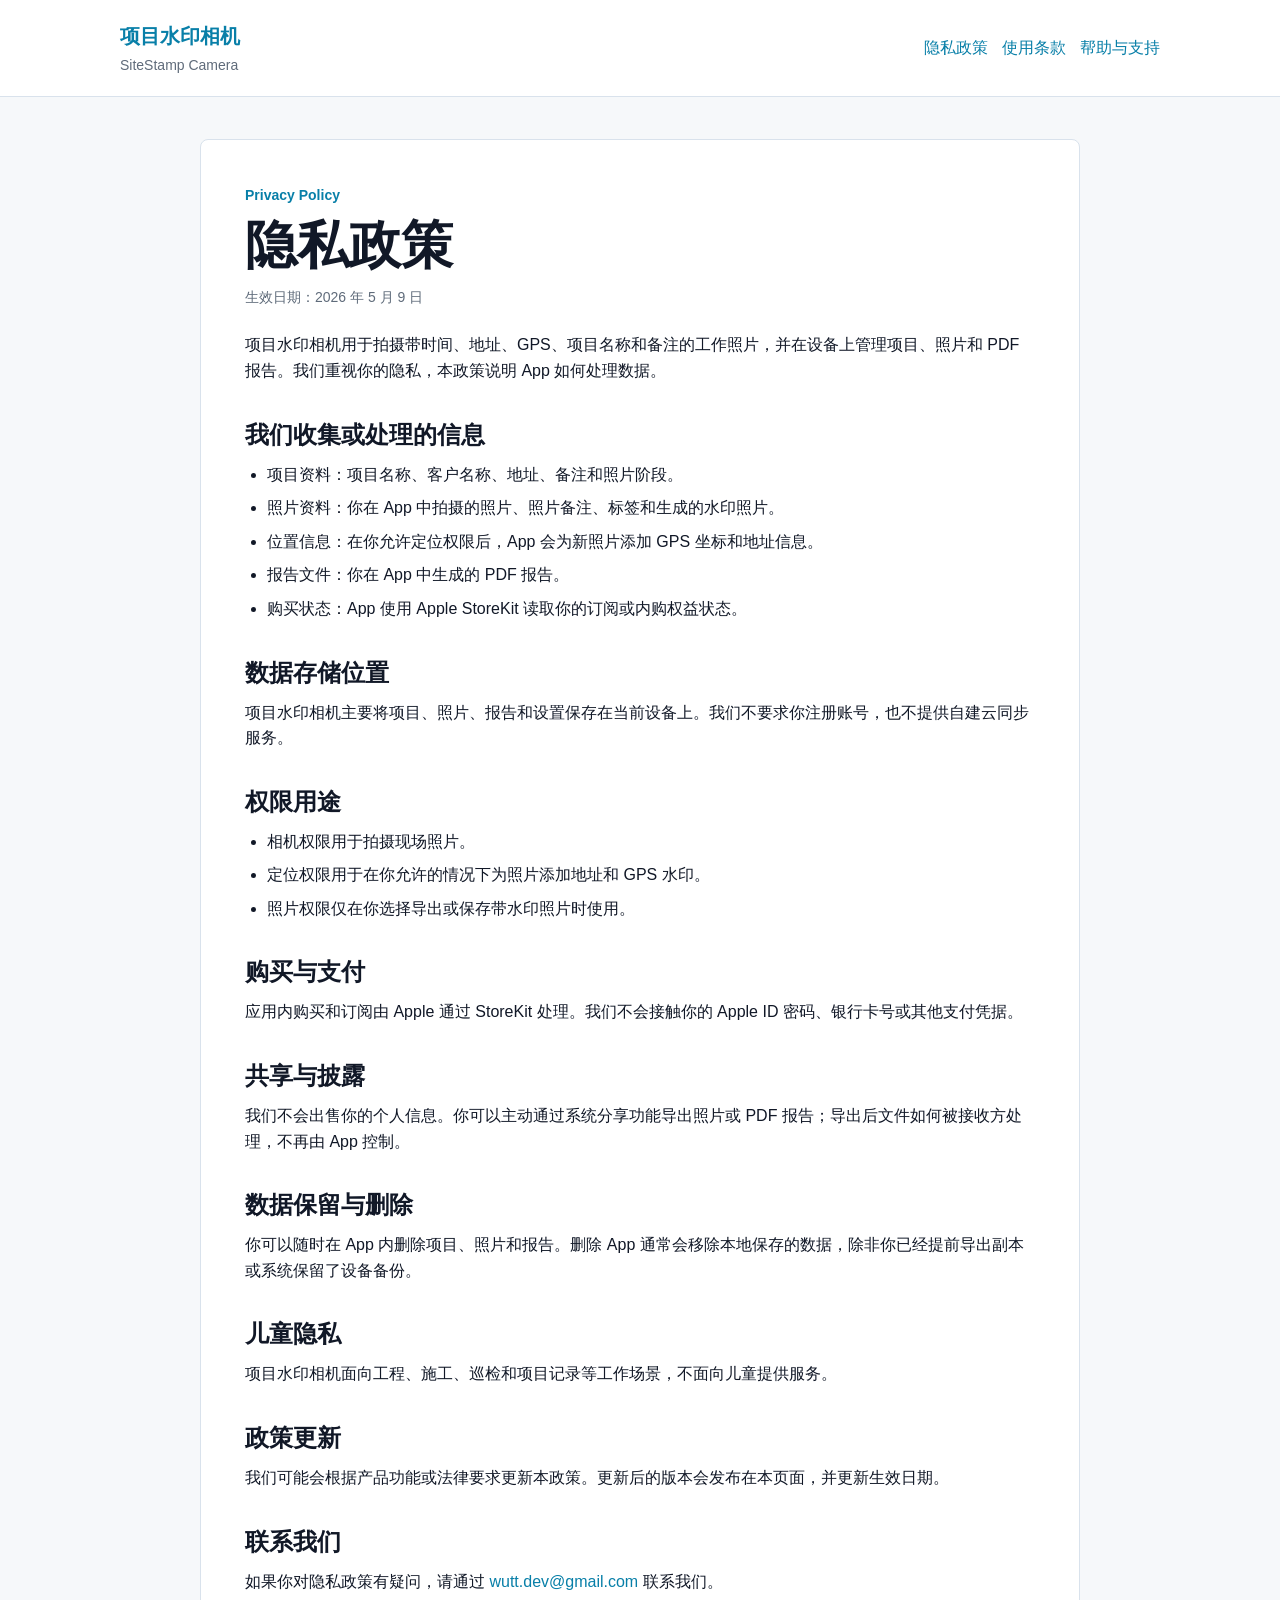
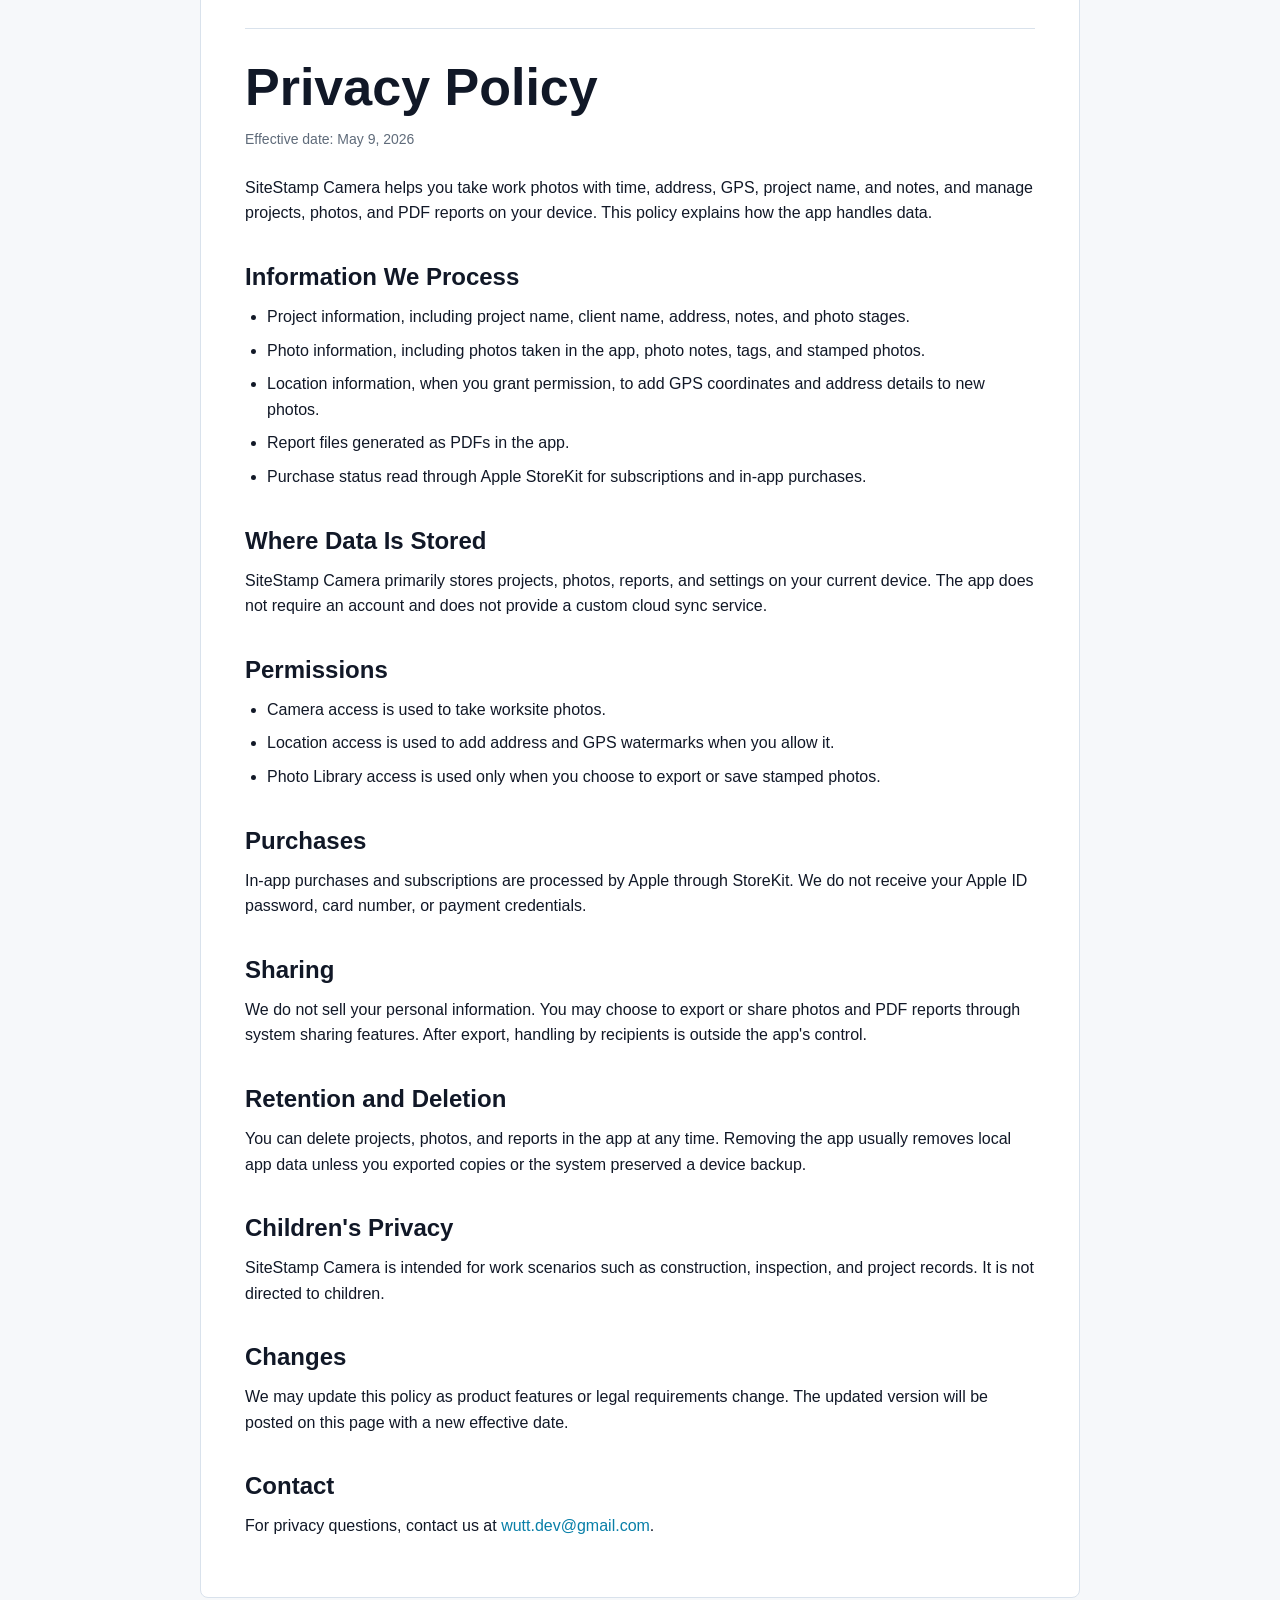
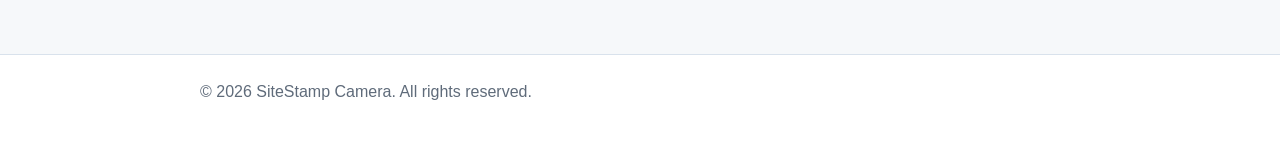
==== privacy.html @ 1b377b4e "配置文档" ====
<!doctype html>
<html lang="zh-CN">
  <head>
    <meta charset="utf-8">
    <meta name="viewport" content="width=device-width, initial-scale=1">
    <title>隐私政策 | 项目水印相机</title>
    <meta name="description" content="项目水印相机隐私政策。">
    <link rel="stylesheet" href="styles.css">
  </head>
  <body>
    <header class="site-header">
      <nav class="nav" aria-label="Main navigation">
        <a class="brand" href="index.html">
          <strong>项目水印相机</strong>
          <span>SiteStamp Camera</span>
        </a>
        <div class="nav-links">
          <a href="privacy.html">隐私政策</a>
          <a href="terms.html">使用条款</a>
          <a href="support.html">帮助与支持</a>
        </div>
      </nav>
    </header>

    <main class="container">
      <article class="document">
        <p class="eyebrow">Privacy Policy</p>
        <h1>隐私政策</h1>
        <p class="meta">生效日期：2026 年 5 月 9 日</p>

        <p>项目水印相机用于拍摄带时间、地址、GPS、项目名称和备注的工作照片，并在设备上管理项目、照片和 PDF 报告。我们重视你的隐私，本政策说明 App 如何处理数据。</p>

        <h2>我们收集或处理的信息</h2>
        <ul>
          <li>项目资料：项目名称、客户名称、地址、备注和照片阶段。</li>
          <li>照片资料：你在 App 中拍摄的照片、照片备注、标签和生成的水印照片。</li>
          <li>位置信息：在你允许定位权限后，App 会为新照片添加 GPS 坐标和地址信息。</li>
          <li>报告文件：你在 App 中生成的 PDF 报告。</li>
          <li>购买状态：App 使用 Apple StoreKit 读取你的订阅或内购权益状态。</li>
        </ul>

        <h2>数据存储位置</h2>
        <p>项目水印相机主要将项目、照片、报告和设置保存在当前设备上。我们不要求你注册账号，也不提供自建云同步服务。</p>

        <h2>权限用途</h2>
        <ul>
          <li>相机权限用于拍摄现场照片。</li>
          <li>定位权限用于在你允许的情况下为照片添加地址和 GPS 水印。</li>
          <li>照片权限仅在你选择导出或保存带水印照片时使用。</li>
        </ul>

        <h2>购买与支付</h2>
        <p>应用内购买和订阅由 Apple 通过 StoreKit 处理。我们不会接触你的 Apple ID 密码、银行卡号或其他支付凭据。</p>

        <h2>共享与披露</h2>
        <p>我们不会出售你的个人信息。你可以主动通过系统分享功能导出照片或 PDF 报告；导出后文件如何被接收方处理，不再由 App 控制。</p>

        <h2>数据保留与删除</h2>
        <p>你可以随时在 App 内删除项目、照片和报告。删除 App 通常会移除本地保存的数据，除非你已经提前导出副本或系统保留了设备备份。</p>

        <h2>儿童隐私</h2>
        <p>项目水印相机面向工程、施工、巡检和项目记录等工作场景，不面向儿童提供服务。</p>

        <h2>政策更新</h2>
        <p>我们可能会根据产品功能或法律要求更新本政策。更新后的版本会发布在本页面，并更新生效日期。</p>

        <h2>联系我们</h2>
        <p>如果你对隐私政策有疑问，请通过 <a href="mailto:wutt.dev@gmail.com">wutt.dev@gmail.com</a> 联系我们。</p>

        <section class="language-block" lang="en">
          <h1>Privacy Policy</h1>
          <p class="meta">Effective date: May 9, 2026</p>

          <p>SiteStamp Camera helps you take work photos with time, address, GPS, project name, and notes, and manage projects, photos, and PDF reports on your device. This policy explains how the app handles data.</p>

          <h2>Information We Process</h2>
          <ul>
            <li>Project information, including project name, client name, address, notes, and photo stages.</li>
            <li>Photo information, including photos taken in the app, photo notes, tags, and stamped photos.</li>
            <li>Location information, when you grant permission, to add GPS coordinates and address details to new photos.</li>
            <li>Report files generated as PDFs in the app.</li>
            <li>Purchase status read through Apple StoreKit for subscriptions and in-app purchases.</li>
          </ul>

          <h2>Where Data Is Stored</h2>
          <p>SiteStamp Camera primarily stores projects, photos, reports, and settings on your current device. The app does not require an account and does not provide a custom cloud sync service.</p>

          <h2>Permissions</h2>
          <ul>
            <li>Camera access is used to take worksite photos.</li>
            <li>Location access is used to add address and GPS watermarks when you allow it.</li>
            <li>Photo Library access is used only when you choose to export or save stamped photos.</li>
          </ul>

          <h2>Purchases</h2>
          <p>In-app purchases and subscriptions are processed by Apple through StoreKit. We do not receive your Apple ID password, card number, or payment credentials.</p>

          <h2>Sharing</h2>
          <p>We do not sell your personal information. You may choose to export or share photos and PDF reports through system sharing features. After export, handling by recipients is outside the app's control.</p>

          <h2>Retention and Deletion</h2>
          <p>You can delete projects, photos, and reports in the app at any time. Removing the app usually removes local app data unless you exported copies or the system preserved a device backup.</p>

          <h2>Children's Privacy</h2>
          <p>SiteStamp Camera is intended for work scenarios such as construction, inspection, and project records. It is not directed to children.</p>

          <h2>Changes</h2>
          <p>We may update this policy as product features or legal requirements change. The updated version will be posted on this page with a new effective date.</p>

          <h2>Contact</h2>
          <p>For privacy questions, contact us at <a href="mailto:wutt.dev@gmail.com">wutt.dev@gmail.com</a>.</p>
        </section>
      </article>
    </main>

    <footer class="site-footer">
      <div class="container">
        <p>© 2026 SiteStamp Camera. All rights reserved.</p>
      </div>
    </footer>
  </body>
</html>
---- styles.css ----
:root {
  color-scheme: light;
  --bg: #f6f8fa;
  --surface: #ffffff;
  --ink: #111827;
  --muted: #5f6b7a;
  --line: #d9e2ec;
  --accent: #087fa8;
  --accent-dark: #066383;
}

* {
  box-sizing: border-box;
}

html {
  font-family: -apple-system, BlinkMacSystemFont, "Segoe UI", sans-serif;
  line-height: 1.6;
  background: var(--bg);
  color: var(--ink);
}

body {
  margin: 0;
}

a {
  color: var(--accent);
  text-decoration: none;
}

a:hover {
  color: var(--accent-dark);
  text-decoration: underline;
}

.site-header {
  background: var(--surface);
  border-bottom: 1px solid var(--line);
}

.nav {
  width: min(1040px, calc(100% - 32px));
  margin: 0 auto;
  padding: 20px 0;
  display: flex;
  align-items: center;
  justify-content: space-between;
  gap: 16px;
}

.brand {
  display: grid;
  gap: 2px;
}

.brand strong {
  font-size: 20px;
  letter-spacing: 0;
}

.brand span {
  color: var(--muted);
  font-size: 14px;
}

.nav-links {
  display: flex;
  flex-wrap: wrap;
  gap: 14px;
  justify-content: flex-end;
}

.container {
  width: min(880px, calc(100% - 32px));
  margin: 0 auto;
  padding: 42px 0 56px;
}

.hero {
  padding: 0 0 22px;
}

.eyebrow {
  color: var(--accent);
  font-size: 14px;
  font-weight: 700;
  margin: 0 0 10px;
}

h1 {
  margin: 0 0 12px;
  font-size: clamp(32px, 5vw, 52px);
  line-height: 1.1;
  letter-spacing: 0;
}

h2 {
  margin: 36px 0 12px;
  font-size: 24px;
  line-height: 1.25;
  letter-spacing: 0;
}

h3 {
  margin: 24px 0 8px;
  font-size: 18px;
  line-height: 1.3;
  letter-spacing: 0;
}

p {
  margin: 0 0 14px;
}

ul {
  margin: 0 0 16px;
  padding-left: 22px;
}

li + li {
  margin-top: 8px;
}

.lead {
  font-size: 18px;
  color: var(--muted);
  max-width: 720px;
}

.card-grid {
  display: grid;
  grid-template-columns: repeat(3, minmax(0, 1fr));
  gap: 16px;
  margin-top: 24px;
}

.card {
  background: var(--surface);
  border: 1px solid var(--line);
  border-radius: 8px;
  padding: 20px;
}

.card h2,
.card h3 {
  margin-top: 0;
}

.document {
  background: var(--surface);
  border: 1px solid var(--line);
  border-radius: 8px;
  padding: clamp(22px, 5vw, 44px);
}

.meta {
  color: var(--muted);
  font-size: 14px;
  margin-bottom: 24px;
}

.language-block {
  border-top: 1px solid var(--line);
  margin-top: 34px;
  padding-top: 30px;
}

.notice {
  background: #edf8fb;
  border: 1px solid #b9e2ee;
  border-radius: 8px;
  padding: 14px 16px;
  color: #134e63;
  margin: 22px 0;
}

.site-footer {
  border-top: 1px solid var(--line);
  color: var(--muted);
  padding: 24px 0;
  background: var(--surface);
}

.site-footer .container {
  padding: 0;
}

@media (max-width: 720px) {
  .nav {
    align-items: flex-start;
    flex-direction: column;
  }

  .nav-links {
    justify-content: flex-start;
  }

  .card-grid {
    grid-template-columns: 1fr;
  }
}
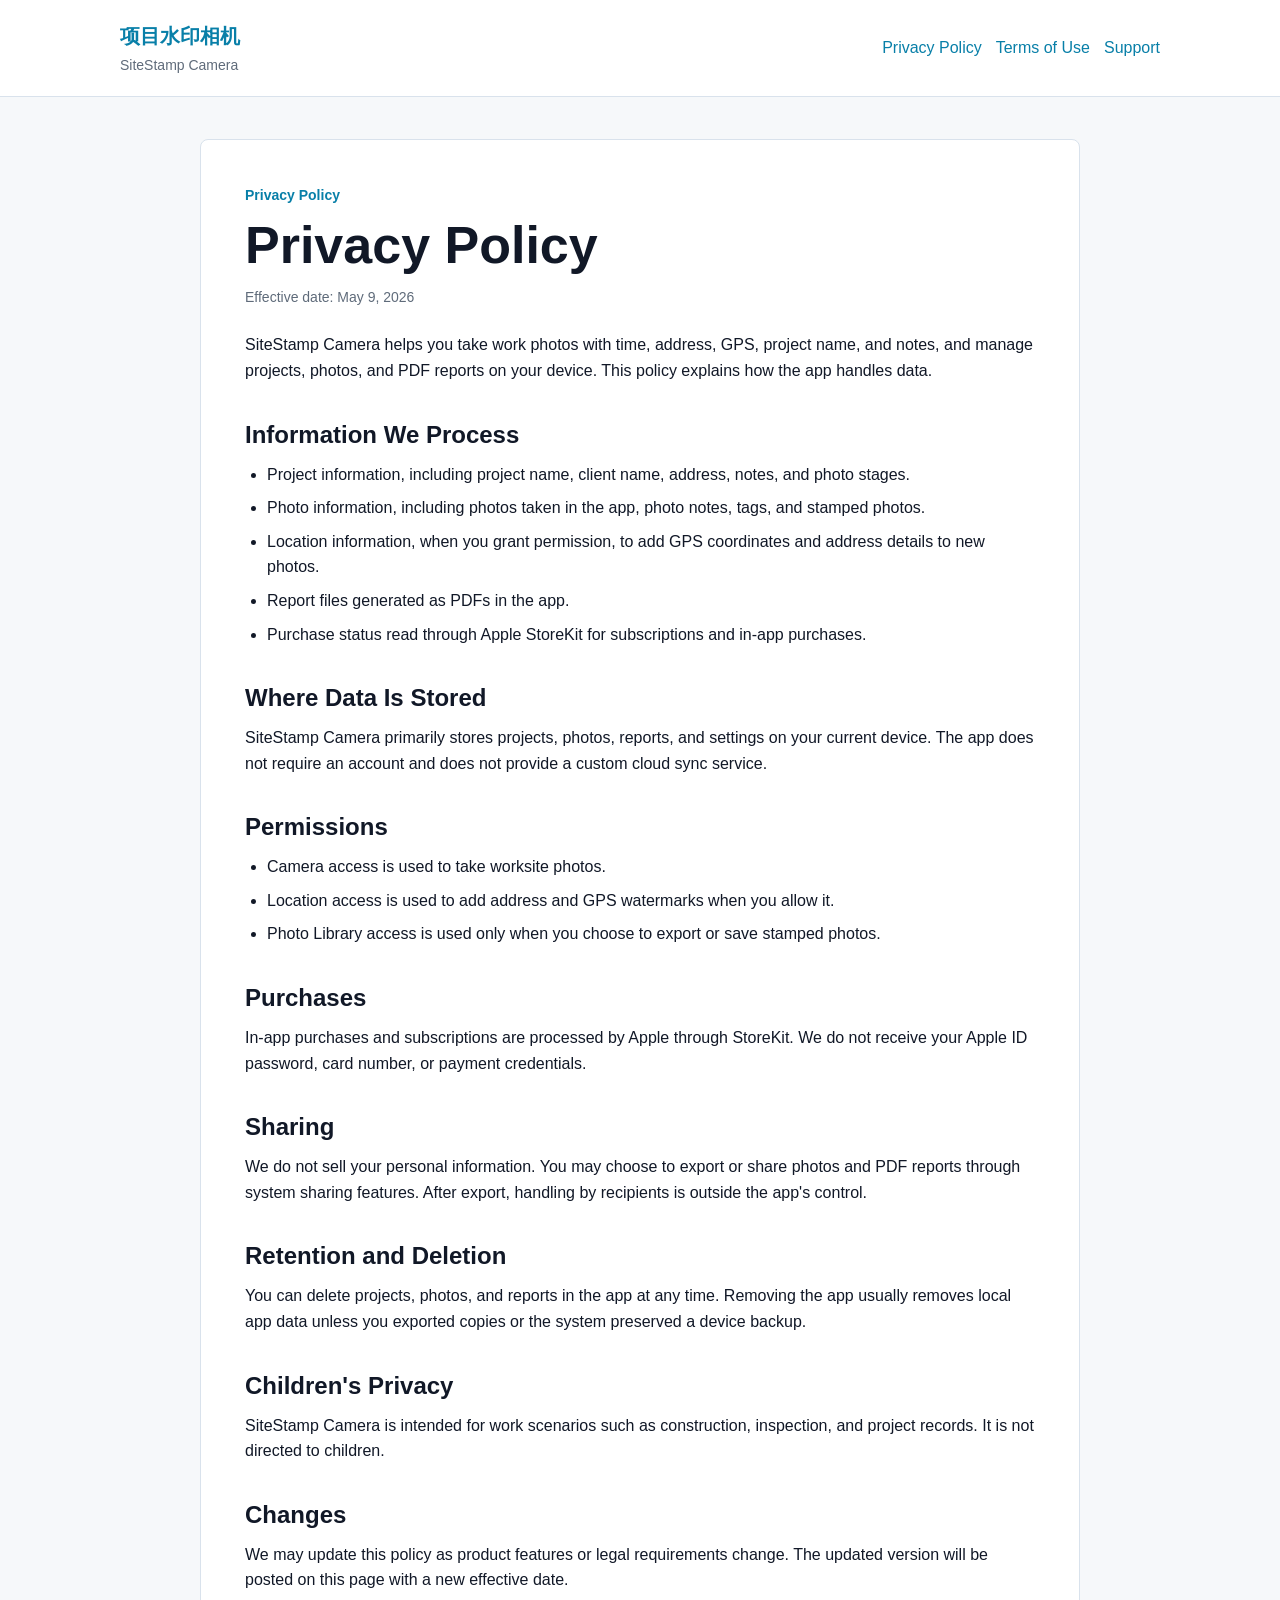
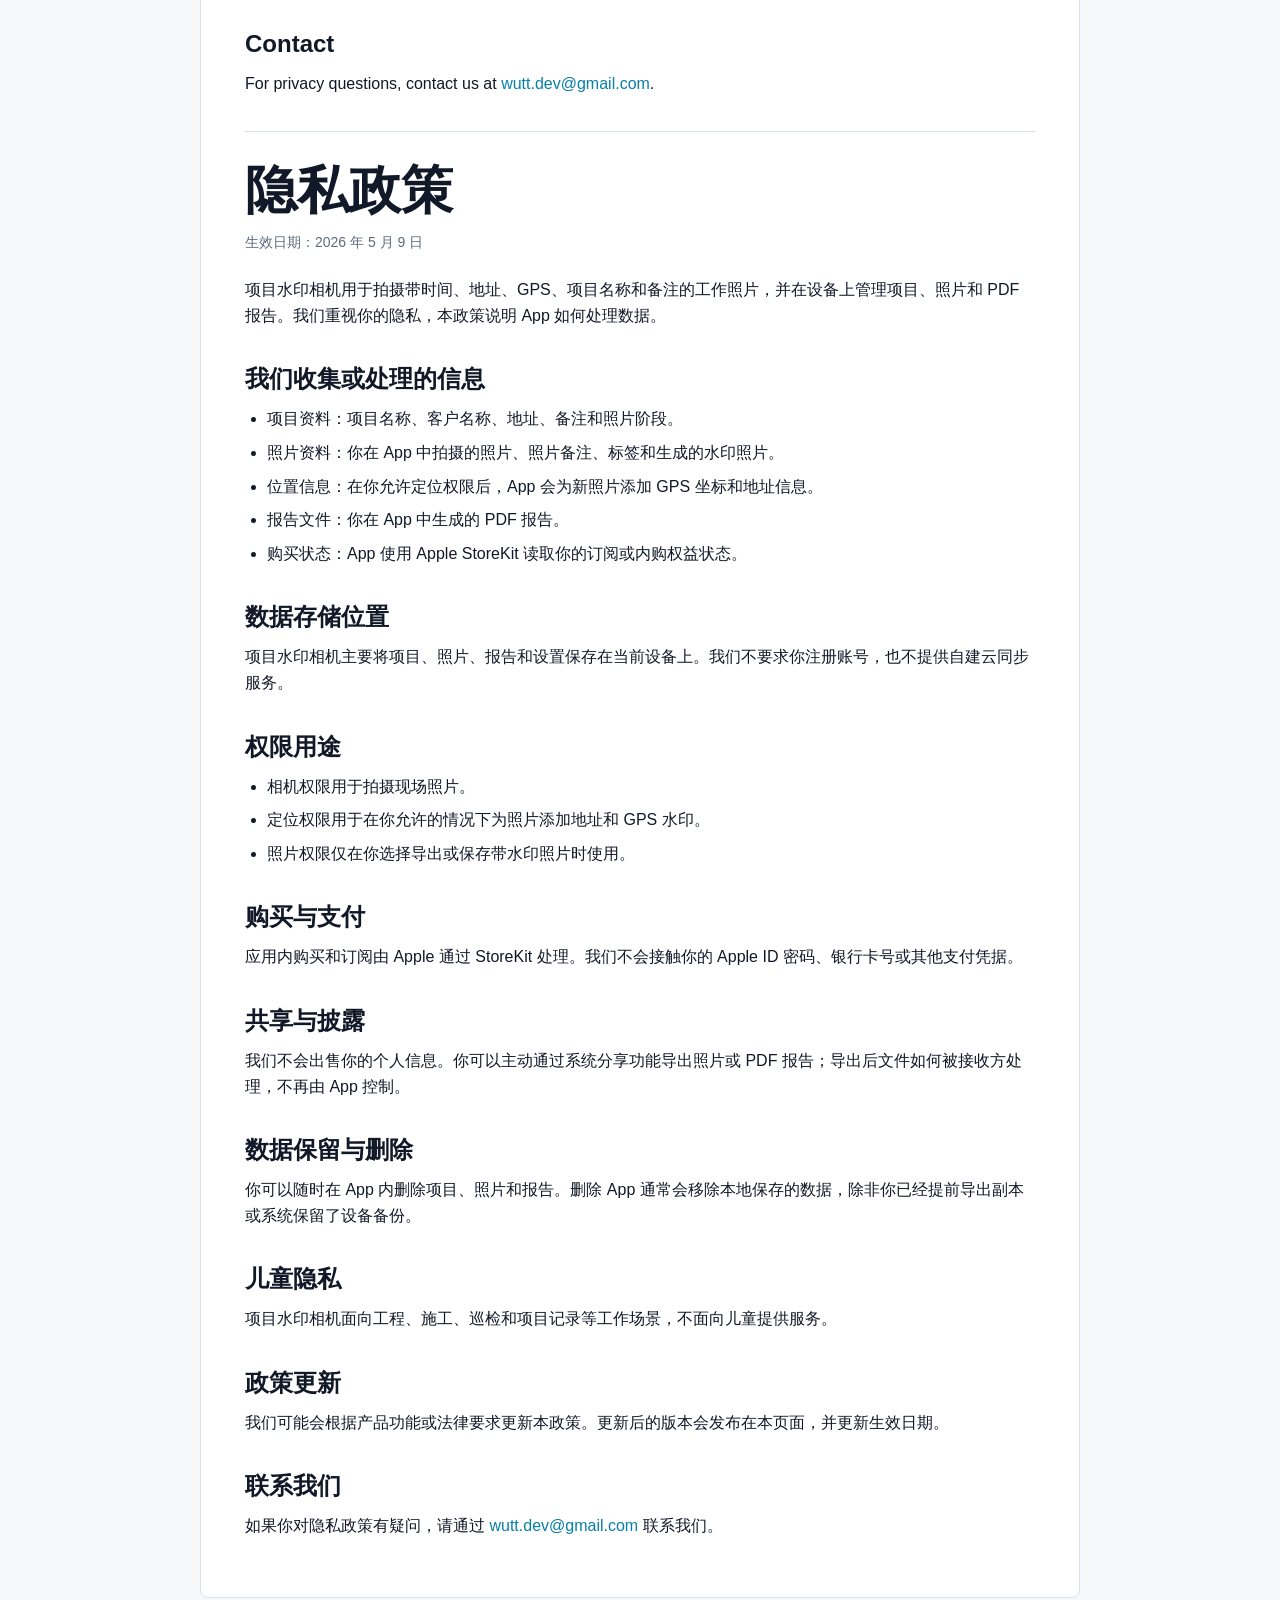
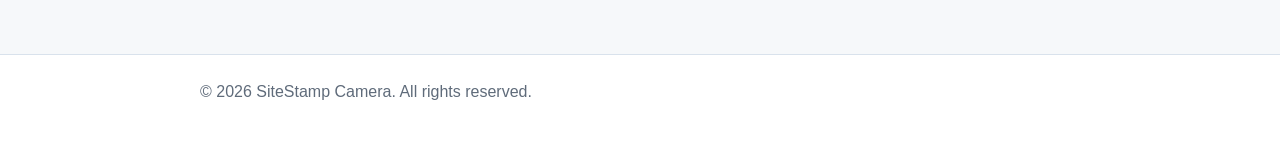
==== commit 3f384ec1: "Make privacy policy English-first" ====
--- a/privacy.html
+++ b/privacy.html
@@ -1,10 +1,10 @@
 <!doctype html>
-<html lang="zh-CN">
+<html lang="en">
   <head>
     <meta charset="utf-8">
     <meta name="viewport" content="width=device-width, initial-scale=1">
-    <title>隐私政策 | 项目水印相机</title>
-    <meta name="description" content="项目水印相机隐私政策。">
+    <title>Privacy Policy | SiteStamp Camera</title>
+    <meta name="description" content="Privacy Policy for SiteStamp Camera.">
     <link rel="stylesheet" href="styles.css">
   </head>
   <body>
@@ -15,9 +15,9 @@
           <span>SiteStamp Camera</span>
         </a>
         <div class="nav-links">
-          <a href="privacy.html">隐私政策</a>
-          <a href="terms.html">使用条款</a>
-          <a href="support.html">帮助与支持</a>
+          <a href="privacy.html">Privacy Policy</a>
+          <a href="terms.html">Terms of Use</a>
+          <a href="support.html">Support</a>
         </div>
       </nav>
     </header>
@@ -25,90 +25,90 @@
     <main class="container">
       <article class="document">
         <p class="eyebrow">Privacy Policy</p>
-        <h1>隐私政策</h1>
-        <p class="meta">生效日期：2026 年 5 月 9 日</p>
+        <h1>Privacy Policy</h1>
+        <p class="meta">Effective date: May 9, 2026</p>
 
-        <p>项目水印相机用于拍摄带时间、地址、GPS、项目名称和备注的工作照片，并在设备上管理项目、照片和 PDF 报告。我们重视你的隐私，本政策说明 App 如何处理数据。</p>
+        <p>SiteStamp Camera helps you take work photos with time, address, GPS, project name, and notes, and manage projects, photos, and PDF reports on your device. This policy explains how the app handles data.</p>
 
-        <h2>我们收集或处理的信息</h2>
+        <h2>Information We Process</h2>
         <ul>
-          <li>项目资料：项目名称、客户名称、地址、备注和照片阶段。</li>
-          <li>照片资料：你在 App 中拍摄的照片、照片备注、标签和生成的水印照片。</li>
-          <li>位置信息：在你允许定位权限后，App 会为新照片添加 GPS 坐标和地址信息。</li>
-          <li>报告文件：你在 App 中生成的 PDF 报告。</li>
-          <li>购买状态：App 使用 Apple StoreKit 读取你的订阅或内购权益状态。</li>
+          <li>Project information, including project name, client name, address, notes, and photo stages.</li>
+          <li>Photo information, including photos taken in the app, photo notes, tags, and stamped photos.</li>
+          <li>Location information, when you grant permission, to add GPS coordinates and address details to new photos.</li>
+          <li>Report files generated as PDFs in the app.</li>
+          <li>Purchase status read through Apple StoreKit for subscriptions and in-app purchases.</li>
         </ul>
 
-        <h2>数据存储位置</h2>
-        <p>项目水印相机主要将项目、照片、报告和设置保存在当前设备上。我们不要求你注册账号，也不提供自建云同步服务。</p>
+        <h2>Where Data Is Stored</h2>
+        <p>SiteStamp Camera primarily stores projects, photos, reports, and settings on your current device. The app does not require an account and does not provide a custom cloud sync service.</p>
 
-        <h2>权限用途</h2>
+        <h2>Permissions</h2>
         <ul>
-          <li>相机权限用于拍摄现场照片。</li>
-          <li>定位权限用于在你允许的情况下为照片添加地址和 GPS 水印。</li>
-          <li>照片权限仅在你选择导出或保存带水印照片时使用。</li>
+          <li>Camera access is used to take worksite photos.</li>
+          <li>Location access is used to add address and GPS watermarks when you allow it.</li>
+          <li>Photo Library access is used only when you choose to export or save stamped photos.</li>
         </ul>
 
-        <h2>购买与支付</h2>
-        <p>应用内购买和订阅由 Apple 通过 StoreKit 处理。我们不会接触你的 Apple ID 密码、银行卡号或其他支付凭据。</p>
+        <h2>Purchases</h2>
+        <p>In-app purchases and subscriptions are processed by Apple through StoreKit. We do not receive your Apple ID password, card number, or payment credentials.</p>
 
-        <h2>共享与披露</h2>
-        <p>我们不会出售你的个人信息。你可以主动通过系统分享功能导出照片或 PDF 报告；导出后文件如何被接收方处理，不再由 App 控制。</p>
+        <h2>Sharing</h2>
+        <p>We do not sell your personal information. You may choose to export or share photos and PDF reports through system sharing features. After export, handling by recipients is outside the app's control.</p>
 
-        <h2>数据保留与删除</h2>
-        <p>你可以随时在 App 内删除项目、照片和报告。删除 App 通常会移除本地保存的数据，除非你已经提前导出副本或系统保留了设备备份。</p>
+        <h2>Retention and Deletion</h2>
+        <p>You can delete projects, photos, and reports in the app at any time. Removing the app usually removes local app data unless you exported copies or the system preserved a device backup.</p>
 
-        <h2>儿童隐私</h2>
-        <p>项目水印相机面向工程、施工、巡检和项目记录等工作场景，不面向儿童提供服务。</p>
+        <h2>Children's Privacy</h2>
+        <p>SiteStamp Camera is intended for work scenarios such as construction, inspection, and project records. It is not directed to children.</p>
 
-        <h2>政策更新</h2>
-        <p>我们可能会根据产品功能或法律要求更新本政策。更新后的版本会发布在本页面，并更新生效日期。</p>
+        <h2>Changes</h2>
+        <p>We may update this policy as product features or legal requirements change. The updated version will be posted on this page with a new effective date.</p>
 
-        <h2>联系我们</h2>
-        <p>如果你对隐私政策有疑问，请通过 <a href="mailto:wutt.dev@gmail.com">wutt.dev@gmail.com</a> 联系我们。</p>
+        <h2>Contact</h2>
+        <p>For privacy questions, contact us at <a href="mailto:wutt.dev@gmail.com">wutt.dev@gmail.com</a>.</p>
 
-        <section class="language-block" lang="en">
-          <h1>Privacy Policy</h1>
-          <p class="meta">Effective date: May 9, 2026</p>
+        <section class="language-block" lang="zh-CN">
+          <h1>隐私政策</h1>
+          <p class="meta">生效日期：2026 年 5 月 9 日</p>
 
-          <p>SiteStamp Camera helps you take work photos with time, address, GPS, project name, and notes, and manage projects, photos, and PDF reports on your device. This policy explains how the app handles data.</p>
+          <p>项目水印相机用于拍摄带时间、地址、GPS、项目名称和备注的工作照片，并在设备上管理项目、照片和 PDF 报告。我们重视你的隐私，本政策说明 App 如何处理数据。</p>
 
-          <h2>Information We Process</h2>
+          <h2>我们收集或处理的信息</h2>
           <ul>
-            <li>Project information, including project name, client name, address, notes, and photo stages.</li>
-            <li>Photo information, including photos taken in the app, photo notes, tags, and stamped photos.</li>
-            <li>Location information, when you grant permission, to add GPS coordinates and address details to new photos.</li>
-            <li>Report files generated as PDFs in the app.</li>
-            <li>Purchase status read through Apple StoreKit for subscriptions and in-app purchases.</li>
+            <li>项目资料：项目名称、客户名称、地址、备注和照片阶段。</li>
+            <li>照片资料：你在 App 中拍摄的照片、照片备注、标签和生成的水印照片。</li>
+            <li>位置信息：在你允许定位权限后，App 会为新照片添加 GPS 坐标和地址信息。</li>
+            <li>报告文件：你在 App 中生成的 PDF 报告。</li>
+            <li>购买状态：App 使用 Apple StoreKit 读取你的订阅或内购权益状态。</li>
           </ul>
 
-          <h2>Where Data Is Stored</h2>
-          <p>SiteStamp Camera primarily stores projects, photos, reports, and settings on your current device. The app does not require an account and does not provide a custom cloud sync service.</p>
+          <h2>数据存储位置</h2>
+          <p>项目水印相机主要将项目、照片、报告和设置保存在当前设备上。我们不要求你注册账号，也不提供自建云同步服务。</p>
 
-          <h2>Permissions</h2>
+          <h2>权限用途</h2>
           <ul>
-            <li>Camera access is used to take worksite photos.</li>
-            <li>Location access is used to add address and GPS watermarks when you allow it.</li>
-            <li>Photo Library access is used only when you choose to export or save stamped photos.</li>
+            <li>相机权限用于拍摄现场照片。</li>
+            <li>定位权限用于在你允许的情况下为照片添加地址和 GPS 水印。</li>
+            <li>照片权限仅在你选择导出或保存带水印照片时使用。</li>
           </ul>
 
-          <h2>Purchases</h2>
-          <p>In-app purchases and subscriptions are processed by Apple through StoreKit. We do not receive your Apple ID password, card number, or payment credentials.</p>
+          <h2>购买与支付</h2>
+          <p>应用内购买和订阅由 Apple 通过 StoreKit 处理。我们不会接触你的 Apple ID 密码、银行卡号或其他支付凭据。</p>
 
-          <h2>Sharing</h2>
-          <p>We do not sell your personal information. You may choose to export or share photos and PDF reports through system sharing features. After export, handling by recipients is outside the app's control.</p>
+          <h2>共享与披露</h2>
+          <p>我们不会出售你的个人信息。你可以主动通过系统分享功能导出照片或 PDF 报告；导出后文件如何被接收方处理，不再由 App 控制。</p>
 
-          <h2>Retention and Deletion</h2>
-          <p>You can delete projects, photos, and reports in the app at any time. Removing the app usually removes local app data unless you exported copies or the system preserved a device backup.</p>
+          <h2>数据保留与删除</h2>
+          <p>你可以随时在 App 内删除项目、照片和报告。删除 App 通常会移除本地保存的数据，除非你已经提前导出副本或系统保留了设备备份。</p>
 
-          <h2>Children's Privacy</h2>
-          <p>SiteStamp Camera is intended for work scenarios such as construction, inspection, and project records. It is not directed to children.</p>
+          <h2>儿童隐私</h2>
+          <p>项目水印相机面向工程、施工、巡检和项目记录等工作场景，不面向儿童提供服务。</p>
 
-          <h2>Changes</h2>
-          <p>We may update this policy as product features or legal requirements change. The updated version will be posted on this page with a new effective date.</p>
+          <h2>政策更新</h2>
+          <p>我们可能会根据产品功能或法律要求更新本政策。更新后的版本会发布在本页面，并更新生效日期。</p>
 
-          <h2>Contact</h2>
-          <p>For privacy questions, contact us at <a href="mailto:wutt.dev@gmail.com">wutt.dev@gmail.com</a>.</p>
+          <h2>联系我们</h2>
+          <p>如果你对隐私政策有疑问，请通过 <a href="mailto:wutt.dev@gmail.com">wutt.dev@gmail.com</a> 联系我们。</p>
         </section>
       </article>
     </main>
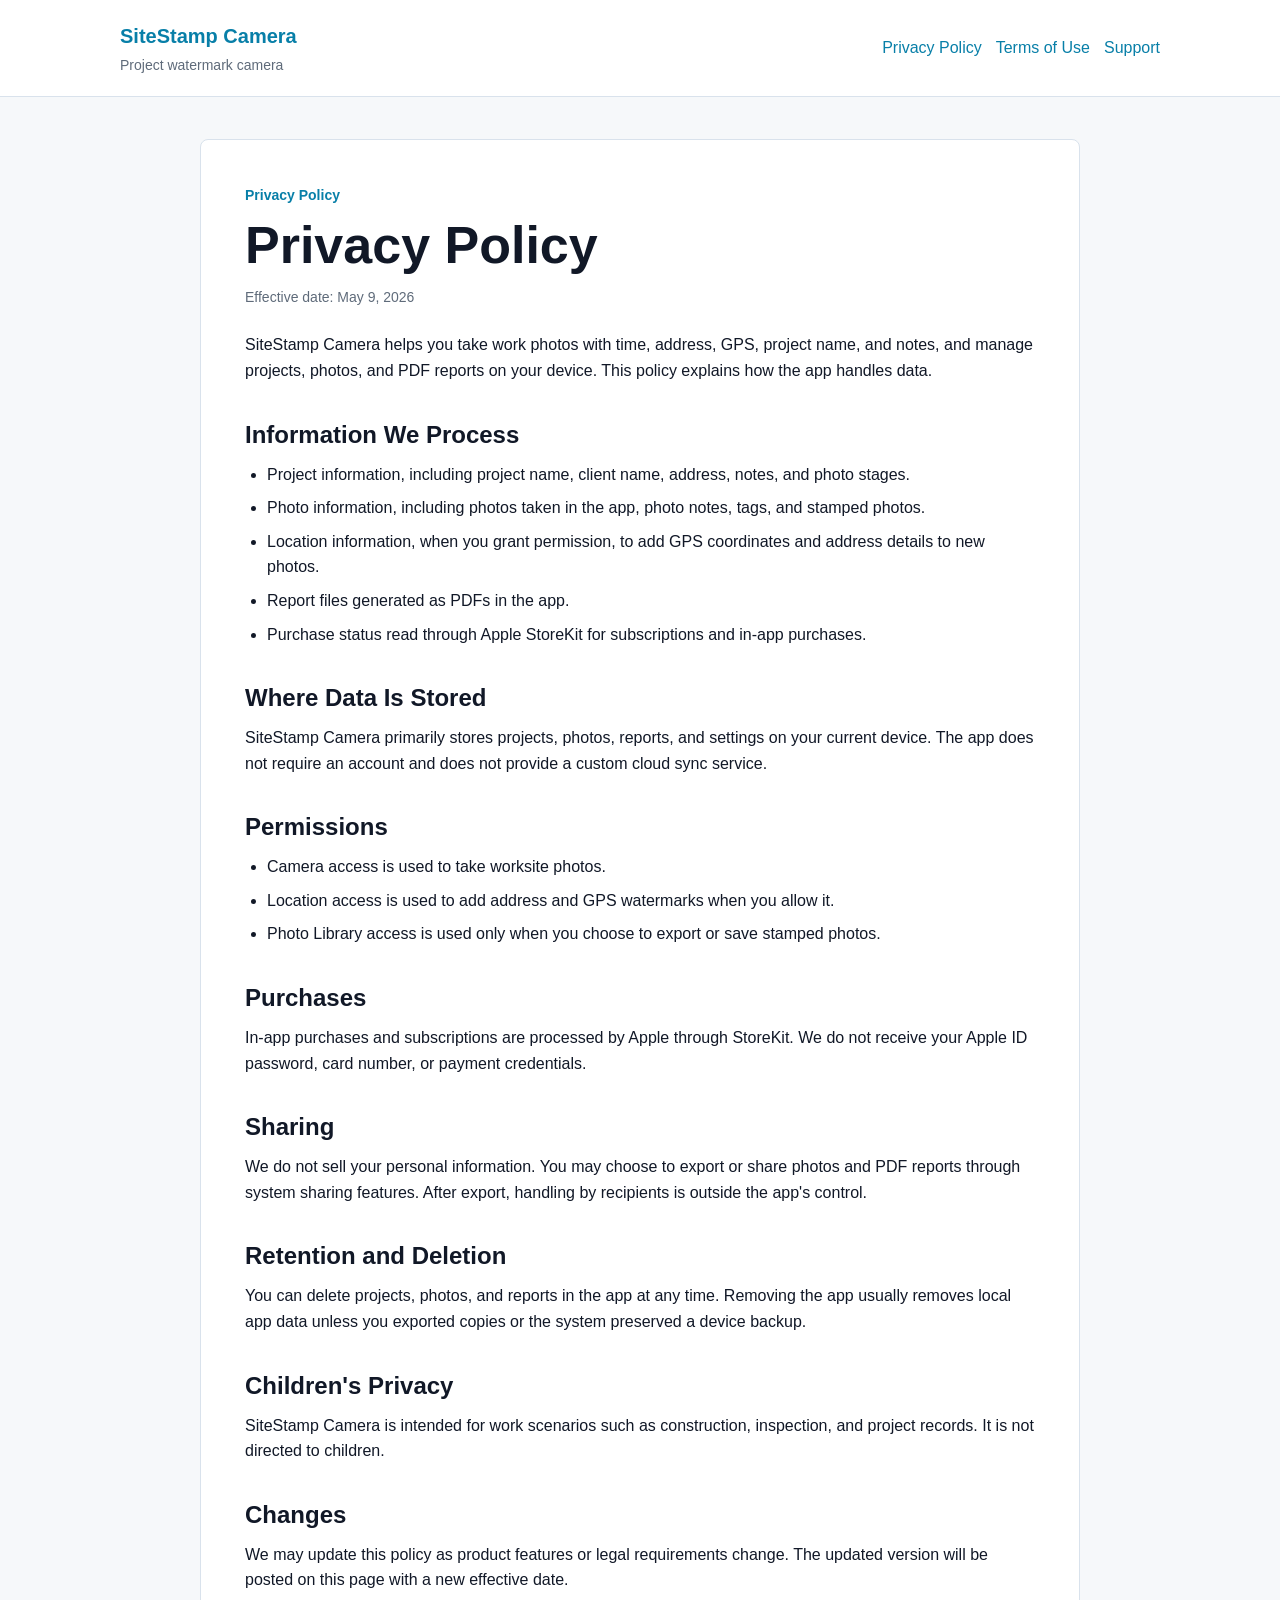
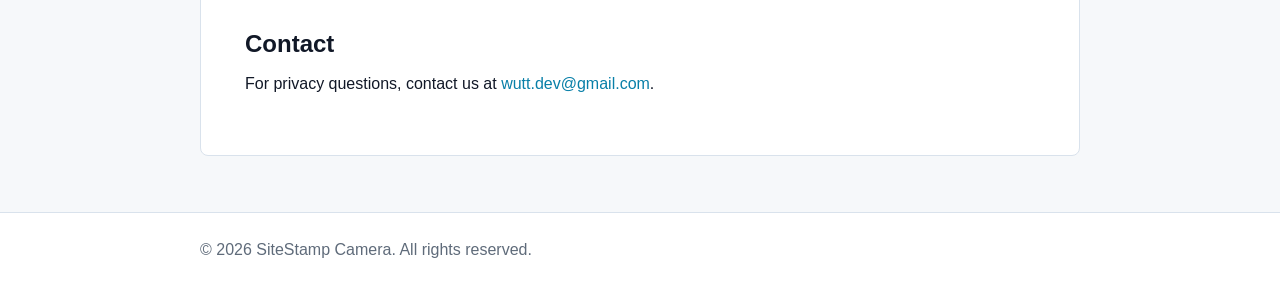
==== commit d45d5df6: "Make legal pages English only" ====
--- a/privacy.html
+++ b/privacy.html
@@ -11,8 +11,8 @@
     <header class="site-header">
       <nav class="nav" aria-label="Main navigation">
         <a class="brand" href="index.html">
-          <strong>项目水印相机</strong>
-          <span>SiteStamp Camera</span>
+          <strong>SiteStamp Camera</strong>
+          <span>Project watermark camera</span>
         </a>
         <div class="nav-links">
           <a href="privacy.html">Privacy Policy</a>
@@ -66,50 +66,6 @@
 
         <h2>Contact</h2>
         <p>For privacy questions, contact us at <a href="mailto:wutt.dev@gmail.com">wutt.dev@gmail.com</a>.</p>
-
-        <section class="language-block" lang="zh-CN">
-          <h1>隐私政策</h1>
-          <p class="meta">生效日期：2026 年 5 月 9 日</p>
-
-          <p>项目水印相机用于拍摄带时间、地址、GPS、项目名称和备注的工作照片，并在设备上管理项目、照片和 PDF 报告。我们重视你的隐私，本政策说明 App 如何处理数据。</p>
-
-          <h2>我们收集或处理的信息</h2>
-          <ul>
-            <li>项目资料：项目名称、客户名称、地址、备注和照片阶段。</li>
-            <li>照片资料：你在 App 中拍摄的照片、照片备注、标签和生成的水印照片。</li>
-            <li>位置信息：在你允许定位权限后，App 会为新照片添加 GPS 坐标和地址信息。</li>
-            <li>报告文件：你在 App 中生成的 PDF 报告。</li>
-            <li>购买状态：App 使用 Apple StoreKit 读取你的订阅或内购权益状态。</li>
-          </ul>
-
-          <h2>数据存储位置</h2>
-          <p>项目水印相机主要将项目、照片、报告和设置保存在当前设备上。我们不要求你注册账号，也不提供自建云同步服务。</p>
-
-          <h2>权限用途</h2>
-          <ul>
-            <li>相机权限用于拍摄现场照片。</li>
-            <li>定位权限用于在你允许的情况下为照片添加地址和 GPS 水印。</li>
-            <li>照片权限仅在你选择导出或保存带水印照片时使用。</li>
-          </ul>
-
-          <h2>购买与支付</h2>
-          <p>应用内购买和订阅由 Apple 通过 StoreKit 处理。我们不会接触你的 Apple ID 密码、银行卡号或其他支付凭据。</p>
-
-          <h2>共享与披露</h2>
-          <p>我们不会出售你的个人信息。你可以主动通过系统分享功能导出照片或 PDF 报告；导出后文件如何被接收方处理，不再由 App 控制。</p>
-
-          <h2>数据保留与删除</h2>
-          <p>你可以随时在 App 内删除项目、照片和报告。删除 App 通常会移除本地保存的数据，除非你已经提前导出副本或系统保留了设备备份。</p>
-
-          <h2>儿童隐私</h2>
-          <p>项目水印相机面向工程、施工、巡检和项目记录等工作场景，不面向儿童提供服务。</p>
-
-          <h2>政策更新</h2>
-          <p>我们可能会根据产品功能或法律要求更新本政策。更新后的版本会发布在本页面，并更新生效日期。</p>
-
-          <h2>联系我们</h2>
-          <p>如果你对隐私政策有疑问，请通过 <a href="mailto:wutt.dev@gmail.com">wutt.dev@gmail.com</a> 联系我们。</p>
-        </section>
       </article>
     </main>
 
--- a/styles.css
+++ b/styles.css
@@ -160,12 +160,6 @@
   margin-bottom: 24px;
 }
 
-.language-block {
-  border-top: 1px solid var(--line);
-  margin-top: 34px;
-  padding-top: 30px;
-}
-
 .notice {
   background: #edf8fb;
   border: 1px solid #b9e2ee;
